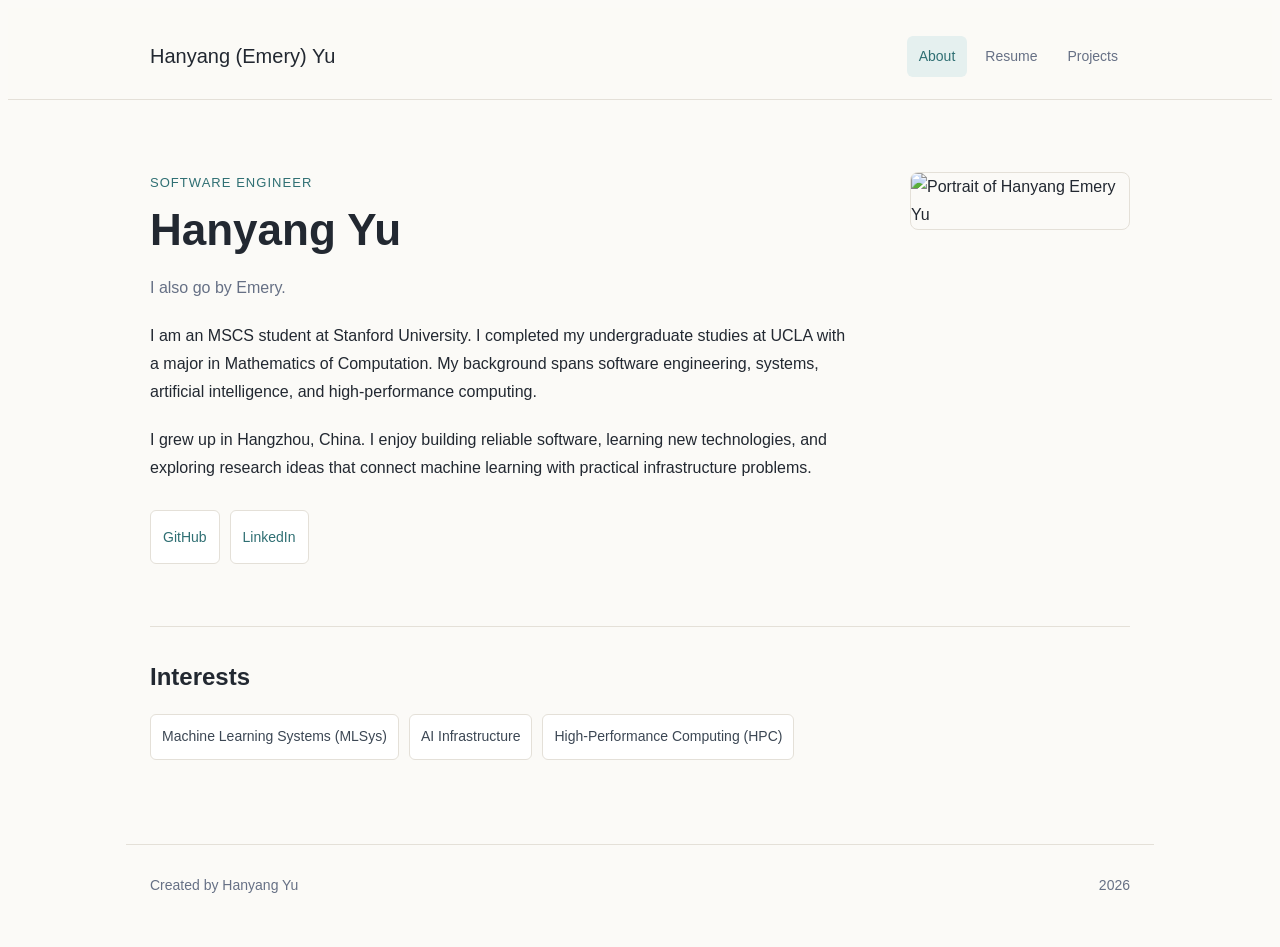
==== index.html @ 20478f5f "update" ====
<!DOCTYPE html>
<html lang="en">

<head>
   <meta charset="utf-8">
   <meta name="viewport" content="width=device-width, initial-scale=1">
   <meta name="description" content="Hanyang Yu's personal website">
   <meta name="author" content="Hanyang Yu">
   <title>Hanyang (Emery) Yu</title>
   <link rel="stylesheet" href="css/default.css">
   <link rel="stylesheet" href="css/site.css">
   <link rel="shortcut icon" href="favicon.png">
</head>

<body>
   <header class="site-header">
      <nav class="site-nav" aria-label="Primary navigation">
         <a class="brand" href="index.html">Hanyang (Emery) Yu</a>
         <div class="nav-links">
            <a class="active" href="index.html">About</a>
            <a href="resume.html">Resume</a>
            <a href="projects.html">Projects</a>
         </div>
      </nav>
   </header>

   <main class="page-shell">
      <section class="intro-grid">
         <div class="intro-copy">
            <p class="eyebrow">Software Engineer</p>
            <h1>Hanyang Yu</h1>
            <p class="name-note">I also go by Emery.</p>
            <p>
               I am an MSCS student at Stanford University. I completed my undergraduate studies at UCLA with a major in Mathematics of Computation.
               My background spans software engineering, systems, artificial intelligence, and
               high-performance computing.
            </p>
            <p>
               I grew up in Hangzhou, China. I enjoy
               building reliable software, learning new technologies, and exploring research ideas that
               connect machine learning with practical infrastructure problems.
            </p>
            <div class="link-row" aria-label="Profile links">
               <a href="https://github.com/EmeryYU">GitHub</a>
               <a href="https://www.linkedin.com/in/hanyang-emery-yu-4596761b0/">LinkedIn</a>
            </div>
         </div>
         <figure class="profile-block">
            <img src="images/pic.jpeg" alt="Portrait of Hanyang Emery Yu">
         </figure>
      </section>

      <section class="content-section">
         <h2>Interests</h2>
         <div class="tag-list">
            <span>Machine Learning Systems (MLSys)</span>
            <span>AI Infrastructure</span>
            <span>High-Performance Computing (HPC)</span>
         </div>
      </section>
   </main>

   <footer class="site-footer">
      <span>Created by Hanyang Yu</span>
      <span>2026</span>
   </footer>
</body>

</html>
---- css/site.css ----
:root {
   --bg: #fbfaf7;
   --surface: #ffffff;
   --text: #222831;
   --muted: #667085;
   --line: #e4e0d8;
   --accent: #2f6f73;
   --accent-soft: #e5f0ef;
   --max-width: 980px;
}

html {
   scroll-behavior: smooth;
}

body {
   min-height: 100vh;
   background: var(--bg);
   color: var(--text);
   font-family: 'opensans-regular', Arial, sans-serif;
   font-size: 16px;
   line-height: 1.75;
}

a,
a:visited {
   color: var(--accent);
   text-decoration: none;
}

a:hover,
a:focus {
   color: #1f4f52;
   text-decoration: underline;
}

.site-header {
   border-bottom: 1px solid var(--line);
   background: rgba(251, 250, 247, 0.94);
}

.site-nav {
   max-width: var(--max-width);
   margin: 0 auto;
   padding: 28px 24px 22px;
   display: flex;
   align-items: center;
   justify-content: space-between;
   gap: 24px;
}

.brand {
   color: var(--text) !important;
   font-family: 'opensans-bold', Arial, sans-serif;
   font-size: 20px;
   letter-spacing: 0;
}

.nav-links {
   display: flex;
   align-items: center;
   gap: 6px;
}

.nav-links a {
   color: var(--muted);
   padding: 8px 12px;
   border-radius: 6px;
   font-family: 'opensans-semibold', Arial, sans-serif;
   font-size: 14px;
}

.nav-links a:hover,
.nav-links a:focus,
.nav-links a.active {
   color: var(--accent);
   background: var(--accent-soft);
   text-decoration: none;
}

.page-shell {
   max-width: var(--max-width);
   margin: 0 auto;
   padding: 72px 24px 84px;
}

.page-shell.narrow {
   max-width: 860px;
}

.intro-grid {
   display: grid;
   grid-template-columns: minmax(0, 1fr) 220px;
   gap: 56px;
   align-items: start;
}

.eyebrow {
   margin: 0 0 10px;
   color: var(--accent);
   font-family: 'opensans-bold', Arial, sans-serif;
   font-size: 13px;
   letter-spacing: 0.08em;
   text-transform: uppercase;
}

h1,
h2,
h3 {
   color: var(--text);
   letter-spacing: 0;
}

h1 {
   margin: 0 0 18px;
   font-size: 44px;
   line-height: 1.18;
}

h2 {
   margin: 0 0 20px;
   font-size: 24px;
   line-height: 1.35;
}

h3 {
   margin: 0 0 6px;
   font-size: 18px;
   line-height: 1.45;
}

p {
   margin: 0 0 20px;
}

.name-note,
.muted {
   color: var(--muted);
}

.profile-block {
   margin: 0;
}

.profile-block img {
   width: 220px;
   aspect-ratio: 1;
   object-fit: cover;
   border-radius: 8px;
   border: 1px solid var(--line);
}

.link-row {
   display: flex;
   flex-wrap: wrap;
   gap: 10px;
   margin-top: 28px;
}

.link-row a,
.text-link {
   display: inline-flex;
   align-items: center;
   min-height: 38px;
   padding: 7px 12px;
   border: 1px solid var(--line);
   border-radius: 6px;
   background: var(--surface);
   color: var(--accent);
   font-family: 'opensans-semibold', Arial, sans-serif;
   font-size: 14px;
}

.link-row a:hover,
.link-row a:focus,
.text-link:hover,
.text-link:focus {
   border-color: #b8d2d0;
   background: var(--accent-soft);
   text-decoration: none;
}

.content-section {
   margin-top: 62px;
   padding-top: 34px;
   border-top: 1px solid var(--line);
}

.page-title {
   margin-bottom: 48px;
}

.timeline-section {
   display: grid;
   gap: 26px;
}

.timeline-section h2 {
   margin-bottom: 0;
}

.timeline-item {
   display: grid;
   grid-template-columns: 210px minmax(0, 1fr);
   gap: 28px;
   padding-top: 24px;
   border-top: 1px solid var(--line);
}

.timeline-section h2 + .timeline-item {
   border-top: 0;
   padding-top: 0;
}

.timeline-meta {
   color: var(--muted);
   font-size: 14px;
   line-height: 1.55;
}

.timeline-meta span {
   display: block;
}

.timeline-meta span:first-child {
   color: var(--text);
   font-family: 'opensans-semibold', Arial, sans-serif;
}

.tag-list {
   display: flex;
   flex-wrap: wrap;
   gap: 10px;
}

.tag-list span {
   display: inline-flex;
   align-items: center;
   min-height: 34px;
   padding: 5px 11px;
   border: 1px solid var(--line);
   border-radius: 6px;
   background: var(--surface);
   color: #3c4754;
   font-size: 14px;
}

.project-list {
   display: grid;
   gap: 24px;
}

.project-card {
   display: grid;
   grid-template-columns: 220px minmax(0, 1fr);
   gap: 28px;
   align-items: center;
   padding: 22px;
   border: 1px solid var(--line);
   border-radius: 8px;
   background: var(--surface);
}

.project-image {
   display: block;
   overflow: hidden;
   border-radius: 6px;
   border: 1px solid var(--line);
   background: #f2f4f7;
}

.project-image img {
   display: block;
   width: 100%;
   aspect-ratio: 16 / 9;
   object-fit: cover;
}

.project-copy h2 {
   margin-bottom: 14px;
   font-size: 22px;
}

.project-copy h2 a {
   color: var(--text);
}

.site-footer {
   max-width: var(--max-width);
   margin: 0 auto;
   padding: 28px 24px 42px;
   border-top: 1px solid var(--line);
   color: var(--muted);
   display: flex;
   justify-content: space-between;
   gap: 18px;
   font-size: 14px;
}

@media only screen and (max-width: 760px) {
   .site-nav,
   .site-footer {
      flex-direction: column;
      align-items: flex-start;
   }

   .site-nav {
      padding-top: 22px;
   }

   .nav-links {
      width: 100%;
      justify-content: flex-start;
      flex-wrap: wrap;
   }

   .page-shell {
      padding-top: 46px;
      padding-bottom: 58px;
   }

   .intro-grid,
   .timeline-item,
   .project-card {
      grid-template-columns: 1fr;
   }

   .intro-grid {
      gap: 30px;
   }

   .profile-block {
      order: -1;
   }

   .profile-block img {
      width: 150px;
   }

   h1 {
      font-size: 34px;
   }

   .timeline-item,
   .project-card {
      gap: 16px;
   }

   .project-card {
      padding: 16px;
   }
}
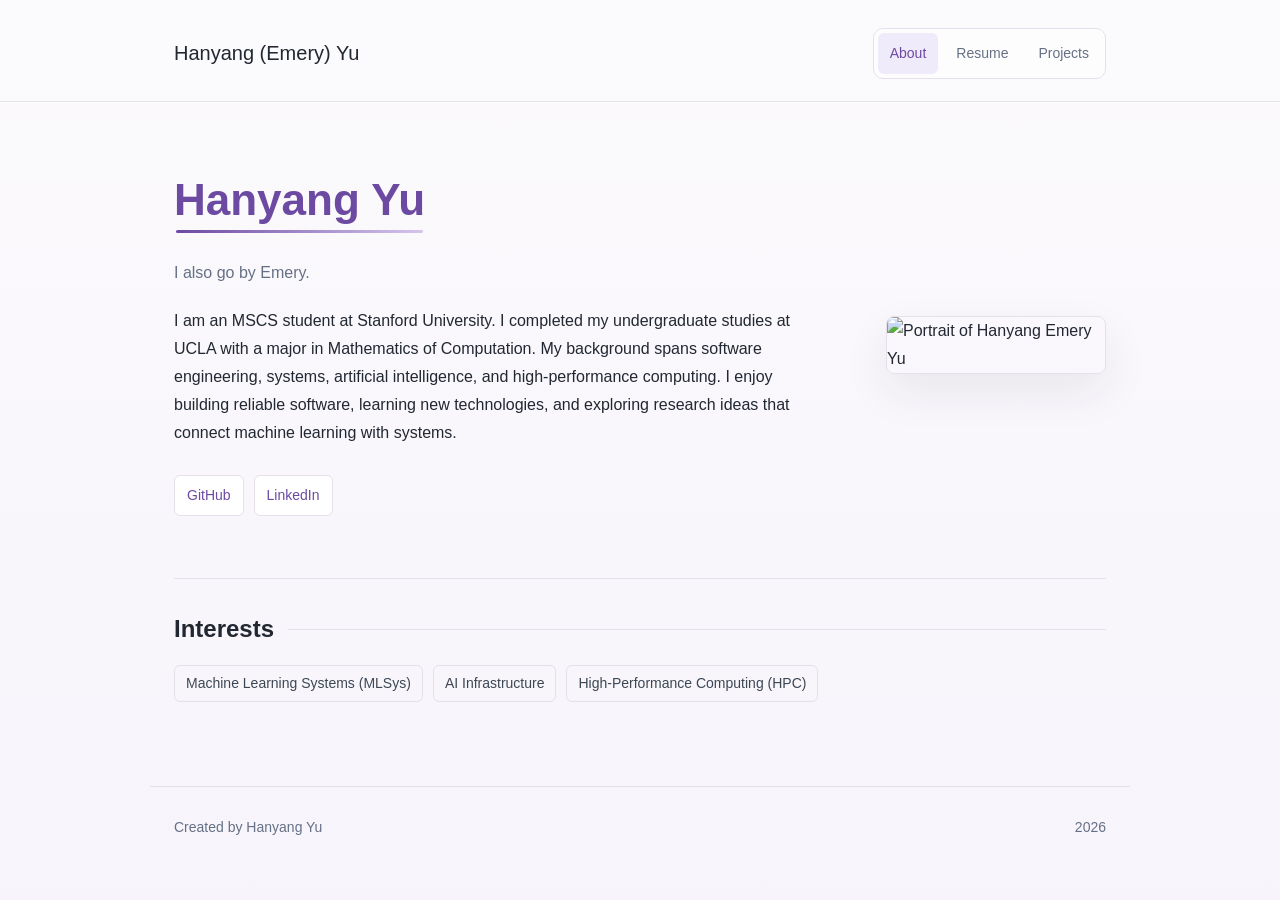
==== commit 05954c44: "update" ====
--- a/index.html
+++ b/index.html
@@ -7,7 +7,6 @@
    <meta name="description" content="Hanyang Yu's personal website">
    <meta name="author" content="Hanyang Yu">
    <title>Hanyang (Emery) Yu</title>
-   <link rel="stylesheet" href="css/default.css">
    <link rel="stylesheet" href="css/site.css">
    <link rel="shortcut icon" href="favicon.png">
 </head>
@@ -27,18 +26,16 @@
    <main class="page-shell">
       <section class="intro-grid">
          <div class="intro-copy">
-            <p class="eyebrow">Software Engineer</p>
-            <h1>Hanyang Yu</h1>
+            <div class="page-title accent-title intro-title">
+               <h1>Hanyang Yu</h1>
+            </div>
             <p class="name-note">I also go by Emery.</p>
             <p>
                I am an MSCS student at Stanford University. I completed my undergraduate studies at UCLA with a major in Mathematics of Computation.
                My background spans software engineering, systems, artificial intelligence, and
-               high-performance computing.
-            </p>
-            <p>
-               I grew up in Hangzhou, China. I enjoy
+               high-performance computing. I enjoy
                building reliable software, learning new technologies, and exploring research ideas that
-               connect machine learning with practical infrastructure problems.
+               connect machine learning with systems.
             </p>
             <div class="link-row" aria-label="Profile links">
                <a href="https://github.com/EmeryYU">GitHub</a>
--- a/css/site.css
+++ b/css/site.css
@@ -1,12 +1,44 @@
+@font-face {
+   font-family: 'opensans-regular';
+   src: url('fonts/opensans/OpenSans-Regular-webfont.woff') format('woff');
+   font-weight: normal;
+   font-style: normal;
+}
+
+@font-face {
+   font-family: 'opensans-semibold';
+   src: url('fonts/opensans/OpenSans-Semibold-webfont.woff') format('woff');
+   font-weight: normal;
+   font-style: normal;
+}
+
+@font-face {
+   font-family: 'opensans-bold';
+   src: url('fonts/opensans/OpenSans-Bold-webfont.woff') format('woff');
+   font-weight: normal;
+   font-style: normal;
+}
+
 :root {
-   --bg: #fbfaf7;
+   --bg: #fbfafc;
    --surface: #ffffff;
    --text: #222831;
    --muted: #667085;
-   --line: #e4e0d8;
-   --accent: #2f6f73;
-   --accent-soft: #e5f0ef;
+   --line: #e5e0ea;
+   --accent: #6d4aa2;
+   --accent-hover: #52357f;
+   --accent-soft: #f0ebfa;
+   --accent-border: #d4c5ed;
+   --surface-muted: #f8f6fb;
+   --shadow: 0 18px 45px rgba(34, 40, 49, 0.08);
+   --shadow-soft: 0 10px 28px rgba(34, 40, 49, 0.06);
    --max-width: 980px;
+}
+
+*,
+*:before,
+*:after {
+   box-sizing: border-box;
 }
 
 html {
@@ -14,29 +46,40 @@
 }
 
 body {
+   margin: 0;
    min-height: 100vh;
-   background: var(--bg);
+   background: linear-gradient(180deg, var(--bg) 0%, #f7f4fb 100%);
    color: var(--text);
    font-family: 'opensans-regular', Arial, sans-serif;
    font-size: 16px;
    line-height: 1.75;
 }
 
+img {
+   max-width: 100%;
+}
+
 a,
 a:visited {
    color: var(--accent);
    text-decoration: none;
+   transition: color 160ms ease, background-color 160ms ease, border-color 160ms ease, transform 160ms ease;
 }
 
 a:hover,
 a:focus {
-   color: #1f4f52;
+   color: var(--accent-hover);
    text-decoration: underline;
 }
 
 .site-header {
+   position: sticky;
+   top: 0;
+   z-index: 10;
    border-bottom: 1px solid var(--line);
-   background: rgba(251, 250, 247, 0.94);
+   background: rgba(251, 250, 252, 0.94);
+   backdrop-filter: blur(14px);
+   box-shadow: 0 1px 0 rgba(255, 255, 255, 0.72);
 }
 
 .site-nav {
@@ -60,6 +103,10 @@
    display: flex;
    align-items: center;
    gap: 6px;
+   padding: 4px;
+   border: 1px solid var(--line);
+   border-radius: 10px;
+   background: rgba(255, 255, 255, 0.72);
 }
 
 .nav-links a {
@@ -78,6 +125,11 @@
    text-decoration: none;
 }
 
+a:focus-visible {
+   outline: 2px solid var(--accent-border);
+   outline-offset: 3px;
+}
+
 .page-shell {
    max-width: var(--max-width);
    margin: 0 auto;
@@ -92,7 +144,7 @@
    display: grid;
    grid-template-columns: minmax(0, 1fr) 220px;
    gap: 56px;
-   align-items: start;
+   align-items: center;
 }
 
 .eyebrow {
@@ -148,6 +200,7 @@
    object-fit: cover;
    border-radius: 8px;
    border: 1px solid var(--line);
+   box-shadow: var(--shadow);
 }
 
 .link-row {
@@ -169,15 +222,17 @@
    color: var(--accent);
    font-family: 'opensans-semibold', Arial, sans-serif;
    font-size: 14px;
+   box-shadow: 0 1px 0 rgba(255, 255, 255, 0.8) inset;
 }
 
 .link-row a:hover,
 .link-row a:focus,
 .text-link:hover,
 .text-link:focus {
-   border-color: #b8d2d0;
+   border-color: var(--accent-border);
    background: var(--accent-soft);
    text-decoration: none;
+   transform: translateY(-1px);
 }
 
 .content-section {
@@ -186,13 +241,47 @@
    border-top: 1px solid var(--line);
 }
 
+.content-section > h2 {
+   display: flex;
+   align-items: center;
+   gap: 14px;
+}
+
+.content-section > h2:after {
+   content: '';
+   height: 1px;
+   flex: 1;
+   background: var(--line);
+}
+
 .page-title {
    margin-bottom: 48px;
 }
 
+.intro-title {
+   margin-bottom: 16px;
+}
+
+.accent-title h1 {
+   position: relative;
+   display: inline-block;
+   color: var(--accent);
+}
+
+.accent-title h1:after {
+   content: '';
+   position: absolute;
+   left: 2px;
+   right: 2px;
+   bottom: -8px;
+   height: 3px;
+   border-radius: 999px;
+   background: linear-gradient(90deg, var(--accent) 0%, var(--accent-border) 100%);
+}
+
 .timeline-section {
    display: grid;
-   gap: 26px;
+   gap: 16px;
 }
 
 .timeline-section h2 {
@@ -203,13 +292,22 @@
    display: grid;
    grid-template-columns: 210px minmax(0, 1fr);
    gap: 28px;
-   padding-top: 24px;
+   padding: 22px;
+   border: 1px solid var(--line);
+   border-radius: 8px;
+   background: rgba(255, 255, 255, 0.76);
+   box-shadow: 0 1px 0 rgba(255, 255, 255, 0.78) inset;
+   transition: border-color 160ms ease, box-shadow 160ms ease, transform 160ms ease;
+}
+
+.timeline-section h2 + .timeline-item {
    border-top: 1px solid var(--line);
 }
 
-.timeline-section h2 + .timeline-item {
-   border-top: 0;
-   padding-top: 0;
+.timeline-item:hover {
+   border-color: var(--accent-border);
+   box-shadow: var(--shadow-soft);
+   transform: translateY(-1px);
 }
 
 .timeline-meta {
@@ -218,15 +316,66 @@
    line-height: 1.55;
 }
 
+.timeline-org {
+   display: flex;
+   align-items: center;
+   gap: 10px;
+   margin-bottom: 6px;
+}
+
+.timeline-logo {
+   width: 34px;
+   height: 34px;
+   padding: 5px;
+   border: 1px solid var(--line);
+   border-radius: 7px;
+   background: var(--surface);
+   object-fit: contain;
+   box-shadow: 0 1px 0 rgba(255, 255, 255, 0.82) inset;
+}
+
 .timeline-meta span {
    display: block;
 }
 
-.timeline-meta span:first-child {
+.timeline-name {
    color: var(--text);
    font-family: 'opensans-semibold', Arial, sans-serif;
 }
 
+.timeline-date {
+   display: inline-flex !important;
+   width: fit-content;
+   padding: 2px 8px;
+   border: 1px solid var(--accent-border);
+   border-radius: 999px;
+   background: var(--accent-soft);
+   color: var(--accent-hover);
+   font-family: 'opensans-semibold', Arial, sans-serif;
+   font-size: 12px;
+   line-height: 1.5;
+}
+
+.skill-grid {
+   display: grid;
+   grid-template-columns: repeat(2, minmax(0, 1fr));
+   gap: 18px;
+}
+
+.skill-group {
+   padding: 18px;
+   border: 1px solid var(--line);
+   border-radius: 8px;
+   background: rgba(255, 255, 255, 0.76);
+   box-shadow: 0 1px 0 rgba(255, 255, 255, 0.78) inset;
+}
+
+.skill-group h3 {
+   margin-bottom: 12px;
+   color: var(--accent-hover);
+   font-size: 16px;
+}
+
 .tag-list {
    display: flex;
    flex-wrap: wrap;
@@ -240,7 +389,7 @@
    padding: 5px 11px;
    border: 1px solid var(--line);
    border-radius: 6px;
-   background: var(--surface);
+   background: var(--surface-muted);
    color: #3c4754;
    font-size: 14px;
 }
@@ -258,7 +407,15 @@
    padding: 22px;
    border: 1px solid var(--line);
    border-radius: 8px;
-   background: var(--surface);
+   background: rgba(255, 255, 255, 0.78);
+   box-shadow: var(--shadow-soft);
+   transition: border-color 160ms ease, box-shadow 160ms ease, transform 160ms ease;
+}
+
+.project-card:hover {
+   border-color: var(--accent-border);
+   box-shadow: var(--shadow);
+   transform: translateY(-2px);
 }
 
 .project-image {
@@ -266,7 +423,7 @@
    overflow: hidden;
    border-radius: 6px;
    border: 1px solid var(--line);
-   background: #f2f4f7;
+   background: #f5f2f8;
 }
 
 .project-image img {
@@ -274,6 +431,11 @@
    width: 100%;
    aspect-ratio: 16 / 9;
    object-fit: cover;
+   transition: transform 220ms ease;
+}
+
+.project-card:hover .project-image img {
+   transform: scale(1.025);
 }
 
 .project-copy h2 {
@@ -321,7 +483,8 @@
 
    .intro-grid,
    .timeline-item,
-   .project-card {
+   .project-card,
+   .skill-grid {
       grid-template-columns: 1fr;
    }
 
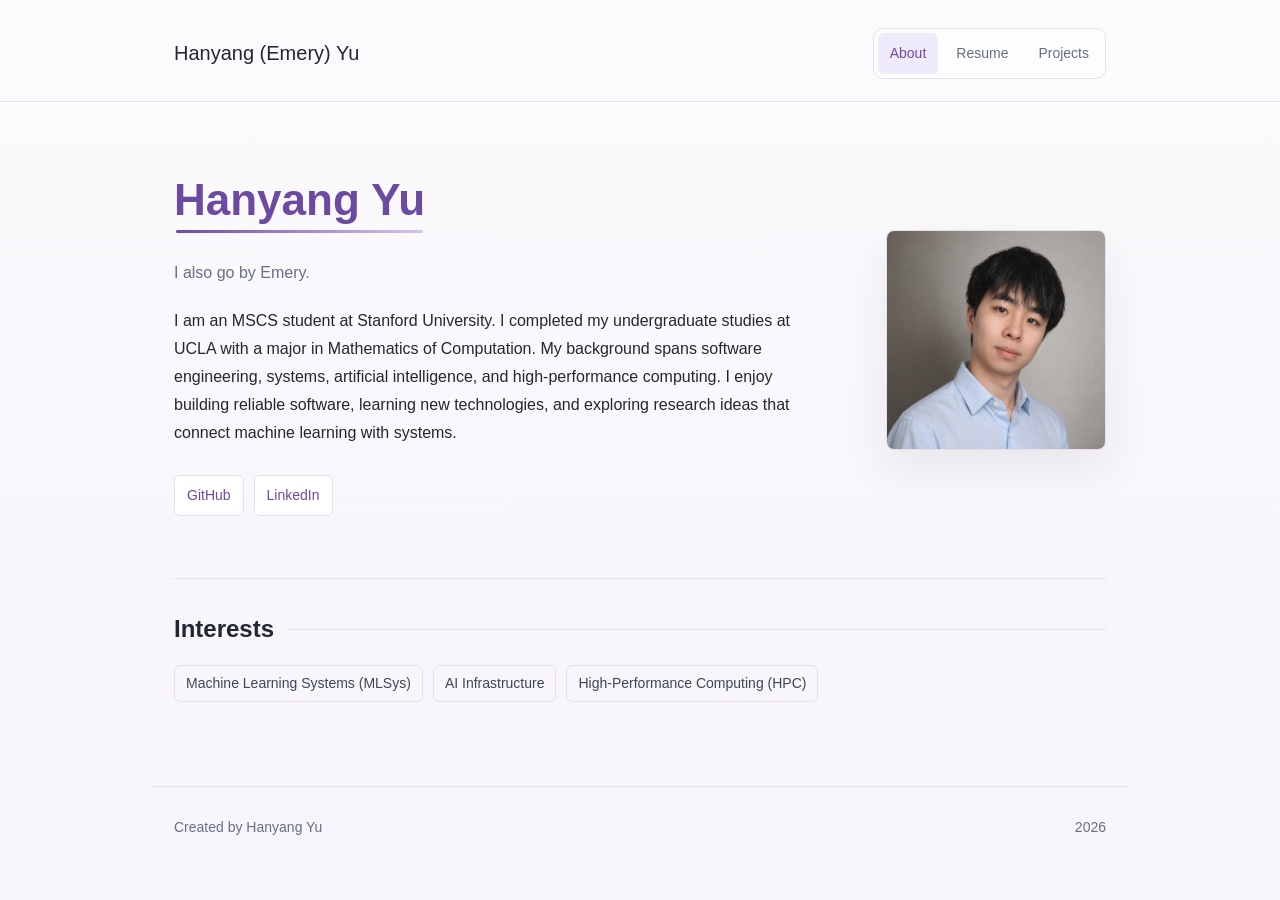
==== commit 54214ec7: "update" ====
--- a/index.html
+++ b/index.html
@@ -8,13 +8,19 @@
    <meta name="author" content="Hanyang Yu">
    <title>Hanyang (Emery) Yu</title>
    <link rel="stylesheet" href="css/site.css">
-   <link rel="shortcut icon" href="favicon.png">
+   <link rel="shortcut icon" href="icons/favicon.JPG">
 </head>
 
 <body>
    <header class="site-header">
       <nav class="site-nav" aria-label="Primary navigation">
          <a class="brand" href="index.html">Hanyang (Emery) Yu</a>
+         <input class="nav-toggle" type="checkbox" id="nav-toggle" aria-label="Toggle navigation">
+         <label class="nav-toggle-button" for="nav-toggle" aria-hidden="true">
+            <span></span>
+            <span></span>
+            <span></span>
+         </label>
          <div class="nav-links">
             <a class="active" href="index.html">About</a>
             <a href="resume.html">Resume</a>
@@ -43,7 +49,7 @@
             </div>
          </div>
          <figure class="profile-block">
-            <img src="images/pic.jpeg" alt="Portrait of Hanyang Emery Yu">
+            <img src="images/pic.PNG" alt="Portrait of Hanyang Emery Yu">
          </figure>
       </section>
 
--- a/css/site.css
+++ b/css/site.css
@@ -125,6 +125,50 @@
    text-decoration: none;
 }
 
+.nav-toggle {
+   position: absolute;
+   width: 1px;
+   height: 1px;
+   overflow: hidden;
+   clip: rect(0 0 0 0);
+   clip-path: inset(50%);
+   white-space: nowrap;
+}
+
+.nav-toggle-button {
+   display: none;
+   width: 42px;
+   height: 42px;
+   align-items: center;
+   justify-content: center;
+   flex-direction: column;
+   gap: 5px;
+   border: 1px solid var(--line);
+   border-radius: 8px;
+   background: rgba(255, 255, 255, 0.78);
+   cursor: pointer;
+   transition: border-color 160ms ease, background-color 160ms ease;
+}
+
+.nav-toggle-button span {
+   display: block;
+   width: 18px;
+   height: 2px;
+   border-radius: 999px;
+   background: var(--accent-hover);
+   transition: transform 160ms ease, opacity 160ms ease;
+}
+
+.nav-toggle-button:hover {
+   border-color: var(--accent-border);
+   background: var(--accent-soft);
+}
+
+.nav-toggle:focus-visible + .nav-toggle-button {
+   outline: 2px solid var(--accent-border);
+   outline-offset: 3px;
+}
+
 a:focus-visible {
    outline: 2px solid var(--accent-border);
    outline-offset: 3px;
@@ -290,7 +334,7 @@
 
 .timeline-item {
    display: grid;
-   grid-template-columns: 210px minmax(0, 1fr);
+   grid-template-columns: 230px minmax(0, 1fr);
    gap: 28px;
    padding: 22px;
    border: 1px solid var(--line);
@@ -311,6 +355,11 @@
 }
 
 .timeline-meta {
+   display: flex;
+   flex-direction: column;
+   align-items: flex-start;
+   justify-content: flex-start;
+   gap: 10px;
    color: var(--muted);
    font-size: 14px;
    line-height: 1.55;
@@ -320,7 +369,7 @@
    display: flex;
    align-items: center;
    gap: 10px;
-   margin-bottom: 6px;
+   min-height: 38px;
 }
 
 .timeline-logo {
@@ -341,12 +390,16 @@
 .timeline-name {
    color: var(--text);
    font-family: 'opensans-semibold', Arial, sans-serif;
+   font-size: 16px;
+   line-height: 1.35;
 }
 
 .timeline-date {
    display: inline-flex !important;
+   align-items: center;
    width: fit-content;
-   padding: 2px 8px;
+   min-height: 27px;
+   padding: 3px 9px;
    border: 1px solid var(--accent-border);
    border-radius: 999px;
    background: var(--accent-soft);
@@ -356,6 +409,46 @@
    line-height: 1.5;
 }
 
+.timeline-detail {
+   display: flex;
+   flex-direction: column;
+   align-items: flex-start;
+   justify-content: flex-start;
+   gap: 10px;
+   padding-top: 3px;
+}
+
+.timeline-role-row {
+   display: flex;
+   align-items: flex-start;
+   justify-content: flex-start;
+   width: 100%;
+   gap: 10px;
+   flex-wrap: wrap;
+}
+
+.timeline-role {
+   margin-bottom: 0;
+   color: var(--text);
+   font-family: 'opensans-bold', Arial, sans-serif;
+}
+
+.timeline-team {
+   display: inline-flex;
+   align-items: center;
+   width: fit-content;
+   margin: 0;
+   min-height: 27px;
+   padding: 3px 9px;
+   border: 1px solid var(--line);
+   border-radius: 999px;
+   background: var(--surface-muted);
+   color: var(--muted);
+   font-family: 'opensans-semibold', Arial, sans-serif;
+   font-size: 13px;
+   line-height: 1.5;
+}
+
 .skill-grid {
    display: grid;
    grid-template-columns: repeat(2, minmax(0, 1fr));
@@ -460,20 +553,54 @@
 }
 
 @media only screen and (max-width: 760px) {
-   .site-nav,
    .site-footer {
       flex-direction: column;
       align-items: flex-start;
    }
 
    .site-nav {
+      flex-wrap: wrap;
       padding-top: 22px;
+      gap: 14px;
+   }
+
+   .brand {
+      max-width: calc(100% - 58px);
+   }
+
+   .nav-toggle-button {
+      display: flex;
+      margin-left: auto;
    }
 
    .nav-links {
+      display: none;
       width: 100%;
-      justify-content: flex-start;
-      flex-wrap: wrap;
+      flex-direction: column;
+      align-items: stretch;
+      gap: 4px;
+      padding: 8px;
+      box-shadow: var(--shadow-soft);
+   }
+
+   .nav-links a {
+      padding: 10px 12px;
+   }
+
+   .nav-toggle:checked ~ .nav-links {
+      display: flex;
+   }
+
+   .nav-toggle:checked + .nav-toggle-button span:nth-child(1) {
+      transform: translateY(7px) rotate(45deg);
+   }
+
+   .nav-toggle:checked + .nav-toggle-button span:nth-child(2) {
+      opacity: 0;
+   }
+
+   .nav-toggle:checked + .nav-toggle-button span:nth-child(3) {
+      transform: translateY(-7px) rotate(-45deg);
    }
 
    .page-shell {
@@ -509,6 +636,14 @@
       gap: 16px;
    }
 
+   .timeline-detail {
+      padding-top: 0;
+   }
+
+   .timeline-role-row {
+      gap: 8px;
+   }
+
    .project-card {
       padding: 16px;
    }
